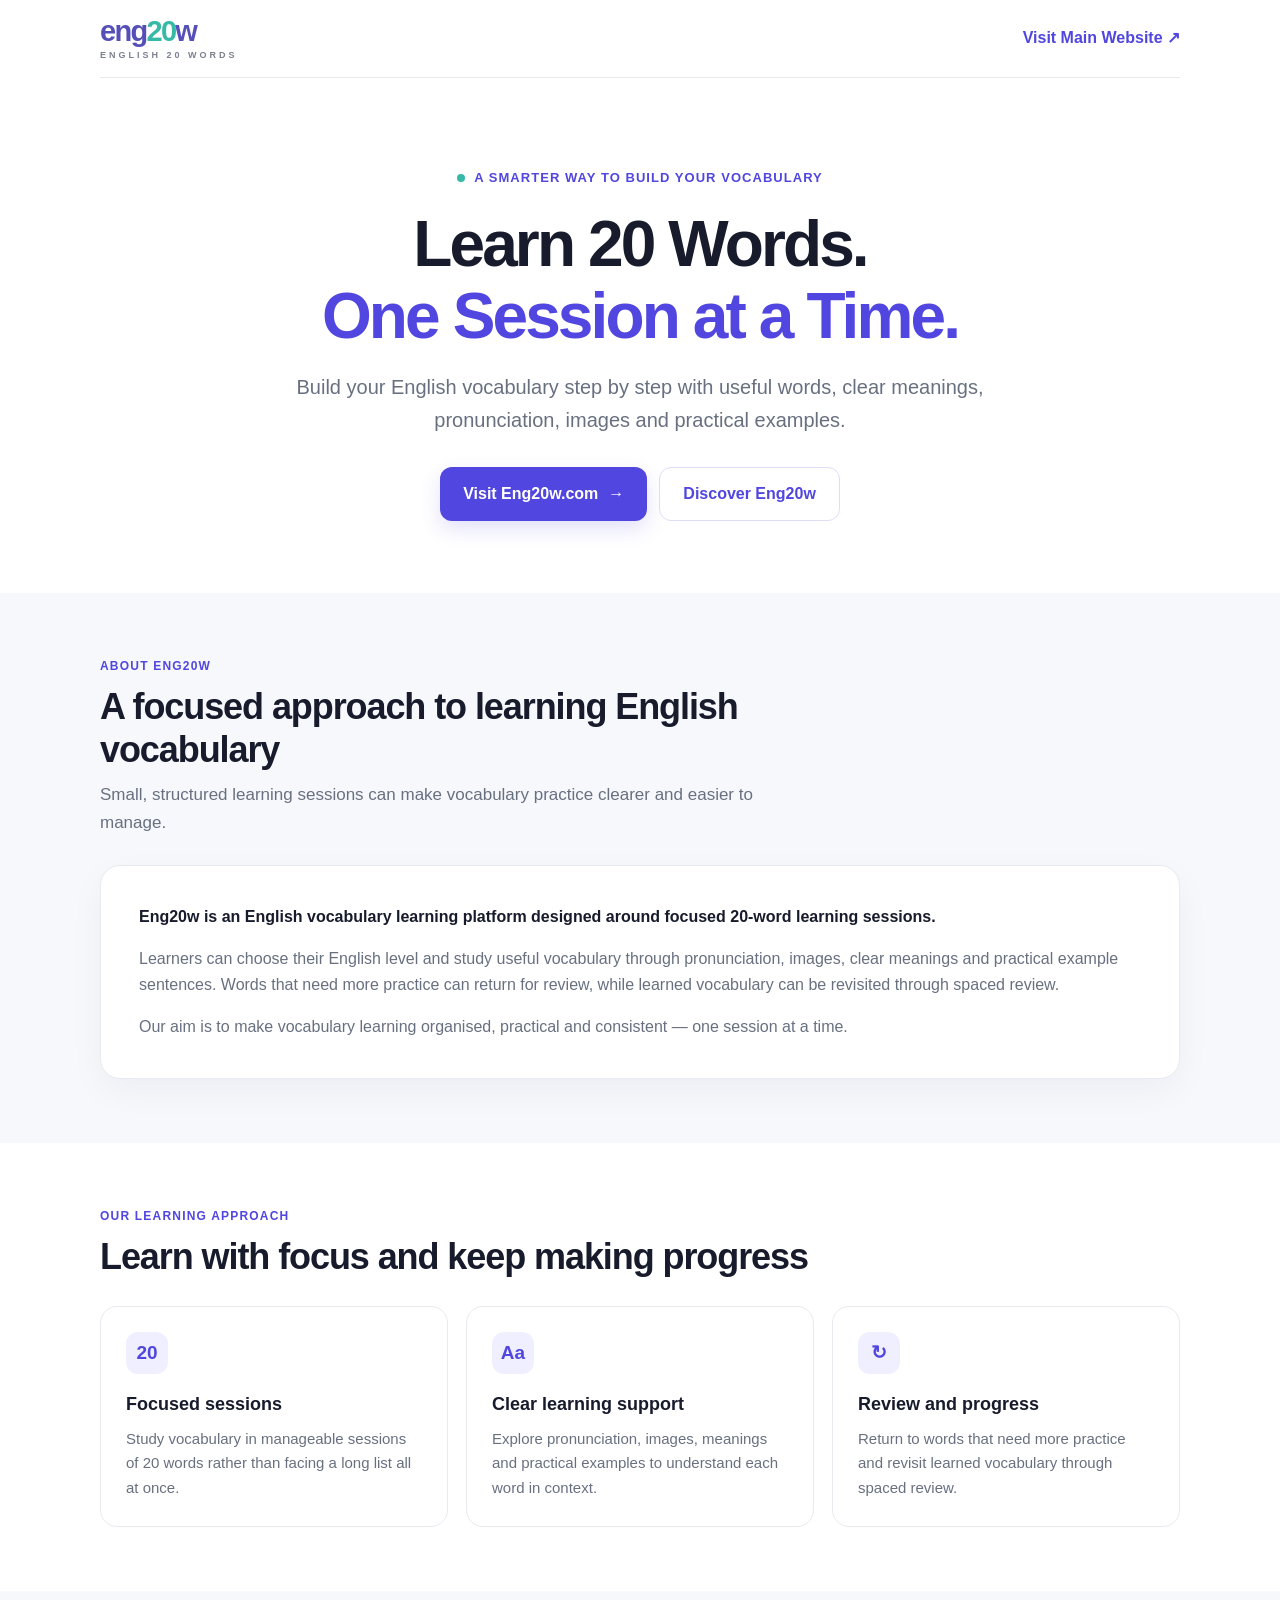
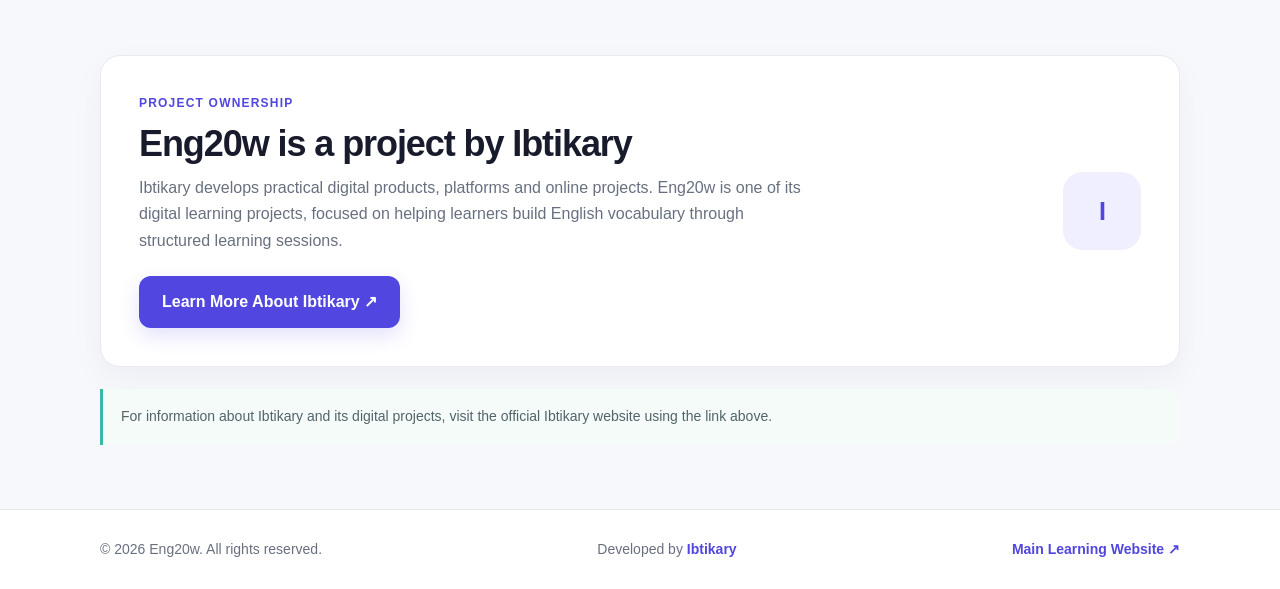
==== index.html @ da0519dc "Rename eng20w-online-landing-page.html to index.html" ====
<!doctype html>
<html lang="en">
<head>
  <meta charset="utf-8">
  <meta name="viewport" content="width=device-width, initial-scale=1">
  <meta name="theme-color" content="#ffffff">
  <meta name="description" content="Eng20w is an English vocabulary learning project developed by Ibtikary. Learn useful words through focused 20-word sessions, clear meanings, pronunciation and practical examples.">
  <meta name="robots" content="index,follow">
  <link rel="canonical" href="https://eng20w.online/">
  <title>Eng20w — Learn 20 Words. One Session at a Time.</title>
  <style>
    :root {
      --purple: #5146df;
      --purple-dark: #4036c4;
      --teal: #36b9a6;
      --ink: #171b2b;
      --muted: #687080;
      --line: #e9eaf0;
      --soft: #f7f8fc;
      --white: #fff;
      --max: 1080px;
    }
    * { box-sizing: border-box; }
    html { scroll-behavior: smooth; }
    body {
      margin: 0;
      color: var(--ink);
      background: var(--white);
      font-family: -apple-system, BlinkMacSystemFont, "Segoe UI", Arial, sans-serif;
      line-height: 1.65;
      -webkit-font-smoothing: antialiased;
    }
    a { color: inherit; }
    .wrap { width: min(var(--max), calc(100% - 40px)); margin-inline: auto; }
    .topbar {
      min-height: 78px; display: flex; align-items: center;
      justify-content: space-between; gap: 20px;
      border-bottom: 1px solid var(--line);
    }
    .brand { display: inline-flex; flex-direction: column; text-decoration: none; line-height: 1; }
    .brand-name { font-size: 29px; font-weight: 850; letter-spacing: -1.7px; color: #5550b8; }
    .brand-name span { color: var(--teal); }
    .brand-tag { margin-top: 5px; color: #7b8190; font-size: 9px; font-weight: 750; letter-spacing: 3px; }
    .top-link { color: var(--purple); text-decoration: none; font-weight: 700; }
    .top-link:hover, .text-link:hover { text-decoration: underline; }
    .hero { text-align: center; padding: 86px 0 72px; }
    .eyebrow {
      display: inline-flex; align-items: center; gap: 9px;
      color: var(--purple); font-size: 13px; font-weight: 750;
      letter-spacing: .08em; text-transform: uppercase;
    }
    .eyebrow-dot { width: 8px; height: 8px; border-radius: 50%; background: var(--teal); }
    h1 {
      max-width: 850px; margin: 19px auto 18px;
      font-size: clamp(38px, 6vw, 64px); line-height: 1.12;
      letter-spacing: -.045em; font-weight: 820;
    }
    h1 span { color: var(--purple); }
    .intro { max-width: 690px; margin: 0 auto; color: var(--muted); font-size: clamp(17px, 2.2vw, 20px); }
    .actions { margin-top: 30px; display: flex; justify-content: center; flex-wrap: wrap; gap: 12px; }
    .button {
      display: inline-flex; align-items: center; justify-content: center; gap: 10px;
      min-height: 52px; padding: 13px 23px; border-radius: 12px;
      background: var(--purple); color: white; text-decoration: none;
      font-weight: 750; box-shadow: 0 8px 20px rgba(81,70,223,.16);
      transition: background .2s ease, transform .2s ease;
    }
    .button:hover { background: var(--purple-dark); transform: translateY(-1px); }
    .button.secondary { background: white; color: var(--purple); border: 1px solid #deddf8; box-shadow: none; }
    .section { padding: 64px 0; }
    .section.soft { background: var(--soft); }
    .section-heading { max-width: 720px; margin-bottom: 28px; }
    .kicker { color: var(--purple); font-size: 12px; font-weight: 800; letter-spacing: .1em; text-transform: uppercase; }
    h2 { margin: 8px 0 10px; font-size: clamp(27px, 4vw, 36px); line-height: 1.2; letter-spacing: -.03em; }
    .section-lead { margin: 0; color: var(--muted); font-size: 17px; }
    .about-card, .project-card {
      border: 1px solid var(--line); border-radius: 20px; background: white;
      padding: clamp(24px, 4vw, 38px); box-shadow: 0 12px 35px rgba(20,25,50,.045);
    }
    .about-card p { margin: 0 0 15px; color: var(--muted); font-size: 16px; }
    .about-card p:last-child { margin-bottom: 0; }
    .about-card p:first-child { color: var(--ink); }
    .feature-grid { display: grid; grid-template-columns: repeat(3, 1fr); gap: 18px; }
    .feature {
      background: white; border: 1px solid var(--line); border-radius: 17px;
      padding: 25px; min-height: 190px;
    }
    .feature-icon {
      width: 42px; height: 42px; display: grid; place-items: center;
      border-radius: 12px; background: #f0efff; color: var(--purple);
      font-weight: 850; font-size: 19px; margin-bottom: 16px;
    }
    .feature h3 { margin: 0 0 7px; font-size: 18px; }
    .feature p { margin: 0; color: var(--muted); font-size: 15px; }
    .project-card { display: flex; align-items: center; justify-content: space-between; gap: 30px; }
    .project-copy { max-width: 680px; }
    .project-copy p { margin: 0; color: var(--muted); }
    .ibtikary-mark {
      flex: 0 0 auto; width: 78px; height: 78px; display: grid; place-items: center;
      border-radius: 20px; background: #f0efff; color: var(--purple);
      font-size: 25px; font-weight: 850; letter-spacing: -1px;
    }
    .project-link { margin-top: 22px; }
    .trust-note {
      margin-top: 22px; padding: 16px 18px; border-left: 3px solid var(--teal);
      background: #f4fbf9; color: #53636a; border-radius: 0 10px 10px 0; font-size: 14px;
    }
    .footer { padding: 28px 0; border-top: 1px solid var(--line); color: var(--muted); font-size: 14px; }
    .footer-inner { display: flex; justify-content: space-between; align-items: center; gap: 15px; flex-wrap: wrap; }
    .footer a { color: var(--purple); text-decoration: none; font-weight: 650; }
    @media (max-width: 700px) {
      .wrap { width: min(100% - 32px, var(--max)); }
      .hero { padding: 65px 0 55px; }
      .section { padding: 48px 0; }
      .feature-grid { grid-template-columns: 1fr; gap: 12px; }
      .feature { min-height: 0; }
      .project-card { align-items: flex-start; flex-direction: column; gap: 18px; }
      .topbar { min-height: 70px; }
    }
    @media (prefers-reduced-motion: reduce) {
      html { scroll-behavior: auto; }
      *, *::before, *::after { transition-duration: .01ms !important; }
    }
  </style>
</head>
<body>
  <header class="topbar wrap" id="top">
    <a class="brand" href="#top" aria-label="Eng20w landing page">
      <span class="brand-name">eng<span>20</span>w</span>
      <span class="brand-tag">ENGLISH 20 WORDS</span>
    </a>
    <a class="top-link" href="https://eng20w.com/">Visit Main Website ↗</a>
  </header>

  <main>
    <section class="hero wrap" aria-labelledby="headline">
      <div class="eyebrow"><span class="eyebrow-dot" aria-hidden="true"></span> A smarter way to build your vocabulary</div>
      <h1 id="headline">Learn 20 Words.<br><span>One Session at a Time.</span></h1>
      <p class="intro">Build your English vocabulary step by step with useful words, clear meanings, pronunciation, images and practical examples.</p>
      <div class="actions">
        <a class="button" href="https://eng20w.com/">Visit Eng20w.com <span aria-hidden="true">→</span></a>
        <a class="button secondary" href="#about">Discover Eng20w</a>
      </div>
    </section>

    <section class="section soft" id="about" aria-labelledby="about-title">
      <div class="wrap">
        <div class="section-heading">
          <div class="kicker">About Eng20w</div>
          <h2 id="about-title">A focused approach to learning English vocabulary</h2>
          <p class="section-lead">Small, structured learning sessions can make vocabulary practice clearer and easier to manage.</p>
        </div>
        <div class="about-card">
          <p><strong>Eng20w is an English vocabulary learning platform designed around focused 20-word learning sessions.</strong></p>
          <p>Learners can choose their English level and study useful vocabulary through pronunciation, images, clear meanings and practical example sentences. Words that need more practice can return for review, while learned vocabulary can be revisited through spaced review.</p>
          <p>Our aim is to make vocabulary learning organised, practical and consistent — one session at a time.</p>
        </div>
      </div>
    </section>

    <section class="section" aria-labelledby="approach-title">
      <div class="wrap">
        <div class="section-heading">
          <div class="kicker">Our learning approach</div>
          <h2 id="approach-title">Learn with focus and keep making progress</h2>
        </div>
        <div class="feature-grid">
          <article class="feature">
            <div class="feature-icon" aria-hidden="true">20</div>
            <h3>Focused sessions</h3>
            <p>Study vocabulary in manageable sessions of 20 words rather than facing a long list all at once.</p>
          </article>
          <article class="feature">
            <div class="feature-icon" aria-hidden="true">Aa</div>
            <h3>Clear learning support</h3>
            <p>Explore pronunciation, images, meanings and practical examples to understand each word in context.</p>
          </article>
          <article class="feature">
            <div class="feature-icon" aria-hidden="true">↻</div>
            <h3>Review and progress</h3>
            <p>Return to words that need more practice and revisit learned vocabulary through spaced review.</p>
          </article>
        </div>
      </div>
    </section>

    <section class="section soft" id="ibtikary" aria-labelledby="project-title">
      <div class="wrap">
        <div class="project-card">
          <div class="project-copy">
            <div class="kicker">Project ownership</div>
            <h2 id="project-title">Eng20w is a project by Ibtikary</h2>
            <p>Ibtikary develops practical digital products, platforms and online projects. Eng20w is one of its digital learning projects, focused on helping learners build English vocabulary through structured learning sessions.</p>
            <div class="project-link">
              <a class="button" href="https://ibtikary.online/" target="_blank" rel="noopener noreferrer">Learn More About Ibtikary ↗</a>
            </div>
          </div>
          <div class="ibtikary-mark" aria-label="Ibtikary">I</div>
        </div>
        <div class="trust-note">For information about Ibtikary and its digital projects, visit the official Ibtikary website using the link above.</div>
      </div>
    </section>
  </main>

  <footer class="footer">
    <div class="wrap footer-inner">
      <span>© <span id="year">2026</span> Eng20w. All rights reserved.</span>
      <span>Developed by <a href="https://ibtikary.online/" target="_blank" rel="noopener noreferrer">Ibtikary</a></span>
      <a href="https://eng20w.com/">Main Learning Website ↗</a>
    </div>
  </footer>
</body>
</html>
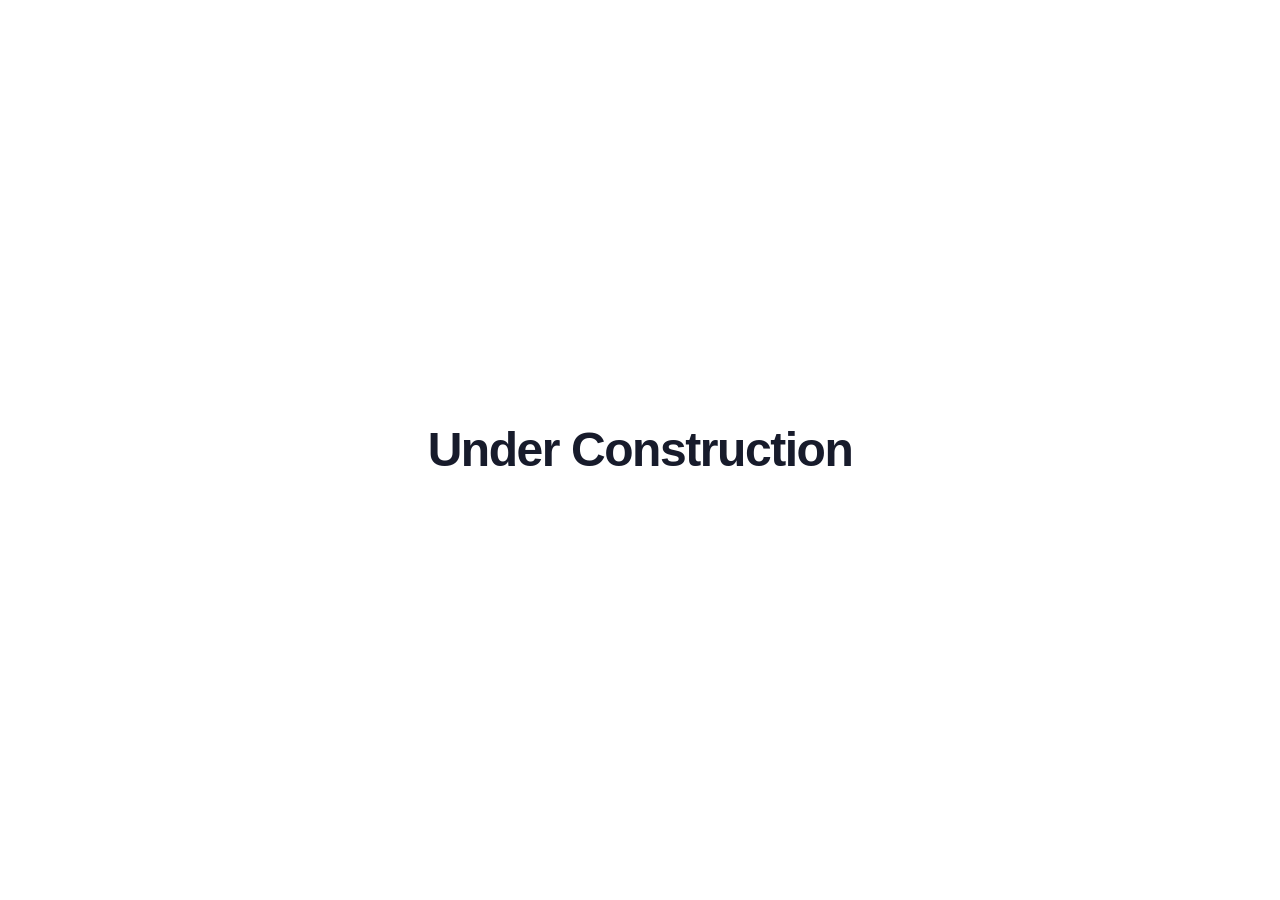
==== commit 917b8fb5: "Update index.html" ====
--- a/index.html
+++ b/index.html
@@ -4,210 +4,47 @@
   <meta charset="utf-8">
   <meta name="viewport" content="width=device-width, initial-scale=1">
   <meta name="theme-color" content="#ffffff">
-  <meta name="description" content="Eng20w is an English vocabulary learning project developed by Ibtikary. Learn useful words through focused 20-word sessions, clear meanings, pronunciation and practical examples.">
-  <meta name="robots" content="index,follow">
-  <link rel="canonical" href="https://eng20w.online/">
-  <title>Eng20w — Learn 20 Words. One Session at a Time.</title>
+  <title>Under Construction</title>
+
   <style>
-    :root {
-      --purple: #5146df;
-      --purple-dark: #4036c4;
-      --teal: #36b9a6;
-      --ink: #171b2b;
-      --muted: #687080;
-      --line: #e9eaf0;
-      --soft: #f7f8fc;
-      --white: #fff;
-      --max: 1080px;
+    * {
+      box-sizing: border-box;
     }
-    * { box-sizing: border-box; }
-    html { scroll-behavior: smooth; }
+
+    html,
     body {
+      width: 100%;
+      min-height: 100%;
       margin: 0;
-      color: var(--ink);
-      background: var(--white);
+    }
+
+    body {
+      min-height: 100vh;
+      min-height: 100svh;
+      display: flex;
+      align-items: center;
+      justify-content: center;
+      padding: 24px;
+      background: #ffffff;
+      color: #171b2b;
       font-family: -apple-system, BlinkMacSystemFont, "Segoe UI", Arial, sans-serif;
-      line-height: 1.65;
       -webkit-font-smoothing: antialiased;
     }
-    a { color: inherit; }
-    .wrap { width: min(var(--max), calc(100% - 40px)); margin-inline: auto; }
-    .topbar {
-      min-height: 78px; display: flex; align-items: center;
-      justify-content: space-between; gap: 20px;
-      border-bottom: 1px solid var(--line);
-    }
-    .brand { display: inline-flex; flex-direction: column; text-decoration: none; line-height: 1; }
-    .brand-name { font-size: 29px; font-weight: 850; letter-spacing: -1.7px; color: #5550b8; }
-    .brand-name span { color: var(--teal); }
-    .brand-tag { margin-top: 5px; color: #7b8190; font-size: 9px; font-weight: 750; letter-spacing: 3px; }
-    .top-link { color: var(--purple); text-decoration: none; font-weight: 700; }
-    .top-link:hover, .text-link:hover { text-decoration: underline; }
-    .hero { text-align: center; padding: 86px 0 72px; }
-    .eyebrow {
-      display: inline-flex; align-items: center; gap: 9px;
-      color: var(--purple); font-size: 13px; font-weight: 750;
-      letter-spacing: .08em; text-transform: uppercase;
-    }
-    .eyebrow-dot { width: 8px; height: 8px; border-radius: 50%; background: var(--teal); }
+
     h1 {
-      max-width: 850px; margin: 19px auto 18px;
-      font-size: clamp(38px, 6vw, 64px); line-height: 1.12;
-      letter-spacing: -.045em; font-weight: 820;
-    }
-    h1 span { color: var(--purple); }
-    .intro { max-width: 690px; margin: 0 auto; color: var(--muted); font-size: clamp(17px, 2.2vw, 20px); }
-    .actions { margin-top: 30px; display: flex; justify-content: center; flex-wrap: wrap; gap: 12px; }
-    .button {
-      display: inline-flex; align-items: center; justify-content: center; gap: 10px;
-      min-height: 52px; padding: 13px 23px; border-radius: 12px;
-      background: var(--purple); color: white; text-decoration: none;
-      font-weight: 750; box-shadow: 0 8px 20px rgba(81,70,223,.16);
-      transition: background .2s ease, transform .2s ease;
-    }
-    .button:hover { background: var(--purple-dark); transform: translateY(-1px); }
-    .button.secondary { background: white; color: var(--purple); border: 1px solid #deddf8; box-shadow: none; }
-    .section { padding: 64px 0; }
-    .section.soft { background: var(--soft); }
-    .section-heading { max-width: 720px; margin-bottom: 28px; }
-    .kicker { color: var(--purple); font-size: 12px; font-weight: 800; letter-spacing: .1em; text-transform: uppercase; }
-    h2 { margin: 8px 0 10px; font-size: clamp(27px, 4vw, 36px); line-height: 1.2; letter-spacing: -.03em; }
-    .section-lead { margin: 0; color: var(--muted); font-size: 17px; }
-    .about-card, .project-card {
-      border: 1px solid var(--line); border-radius: 20px; background: white;
-      padding: clamp(24px, 4vw, 38px); box-shadow: 0 12px 35px rgba(20,25,50,.045);
-    }
-    .about-card p { margin: 0 0 15px; color: var(--muted); font-size: 16px; }
-    .about-card p:last-child { margin-bottom: 0; }
-    .about-card p:first-child { color: var(--ink); }
-    .feature-grid { display: grid; grid-template-columns: repeat(3, 1fr); gap: 18px; }
-    .feature {
-      background: white; border: 1px solid var(--line); border-radius: 17px;
-      padding: 25px; min-height: 190px;
-    }
-    .feature-icon {
-      width: 42px; height: 42px; display: grid; place-items: center;
-      border-radius: 12px; background: #f0efff; color: var(--purple);
-      font-weight: 850; font-size: 19px; margin-bottom: 16px;
-    }
-    .feature h3 { margin: 0 0 7px; font-size: 18px; }
-    .feature p { margin: 0; color: var(--muted); font-size: 15px; }
-    .project-card { display: flex; align-items: center; justify-content: space-between; gap: 30px; }
-    .project-copy { max-width: 680px; }
-    .project-copy p { margin: 0; color: var(--muted); }
-    .ibtikary-mark {
-      flex: 0 0 auto; width: 78px; height: 78px; display: grid; place-items: center;
-      border-radius: 20px; background: #f0efff; color: var(--purple);
-      font-size: 25px; font-weight: 850; letter-spacing: -1px;
-    }
-    .project-link { margin-top: 22px; }
-    .trust-note {
-      margin-top: 22px; padding: 16px 18px; border-left: 3px solid var(--teal);
-      background: #f4fbf9; color: #53636a; border-radius: 0 10px 10px 0; font-size: 14px;
-    }
-    .footer { padding: 28px 0; border-top: 1px solid var(--line); color: var(--muted); font-size: 14px; }
-    .footer-inner { display: flex; justify-content: space-between; align-items: center; gap: 15px; flex-wrap: wrap; }
-    .footer a { color: var(--purple); text-decoration: none; font-weight: 650; }
-    @media (max-width: 700px) {
-      .wrap { width: min(100% - 32px, var(--max)); }
-      .hero { padding: 65px 0 55px; }
-      .section { padding: 48px 0; }
-      .feature-grid { grid-template-columns: 1fr; gap: 12px; }
-      .feature { min-height: 0; }
-      .project-card { align-items: flex-start; flex-direction: column; gap: 18px; }
-      .topbar { min-height: 70px; }
-    }
-    @media (prefers-reduced-motion: reduce) {
-      html { scroll-behavior: auto; }
-      *, *::before, *::after { transition-duration: .01ms !important; }
+      margin: 0;
+      text-align: center;
+      font-size: clamp(30px, 6vw, 48px);
+      line-height: 1.2;
+      font-weight: 700;
+      letter-spacing: -0.03em;
     }
   </style>
 </head>
+
 <body>
-  <header class="topbar wrap" id="top">
-    <a class="brand" href="#top" aria-label="Eng20w landing page">
-      <span class="brand-name">eng<span>20</span>w</span>
-      <span class="brand-tag">ENGLISH 20 WORDS</span>
-    </a>
-    <a class="top-link" href="https://eng20w.com/">Visit Main Website ↗</a>
-  </header>
-
   <main>
-    <section class="hero wrap" aria-labelledby="headline">
-      <div class="eyebrow"><span class="eyebrow-dot" aria-hidden="true"></span> A smarter way to build your vocabulary</div>
-      <h1 id="headline">Learn 20 Words.<br><span>One Session at a Time.</span></h1>
-      <p class="intro">Build your English vocabulary step by step with useful words, clear meanings, pronunciation, images and practical examples.</p>
-      <div class="actions">
-        <a class="button" href="https://eng20w.com/">Visit Eng20w.com <span aria-hidden="true">→</span></a>
-        <a class="button secondary" href="#about">Discover Eng20w</a>
-      </div>
-    </section>
-
-    <section class="section soft" id="about" aria-labelledby="about-title">
-      <div class="wrap">
-        <div class="section-heading">
-          <div class="kicker">About Eng20w</div>
-          <h2 id="about-title">A focused approach to learning English vocabulary</h2>
-          <p class="section-lead">Small, structured learning sessions can make vocabulary practice clearer and easier to manage.</p>
-        </div>
-        <div class="about-card">
-          <p><strong>Eng20w is an English vocabulary learning platform designed around focused 20-word learning sessions.</strong></p>
-          <p>Learners can choose their English level and study useful vocabulary through pronunciation, images, clear meanings and practical example sentences. Words that need more practice can return for review, while learned vocabulary can be revisited through spaced review.</p>
-          <p>Our aim is to make vocabulary learning organised, practical and consistent — one session at a time.</p>
-        </div>
-      </div>
-    </section>
-
-    <section class="section" aria-labelledby="approach-title">
-      <div class="wrap">
-        <div class="section-heading">
-          <div class="kicker">Our learning approach</div>
-          <h2 id="approach-title">Learn with focus and keep making progress</h2>
-        </div>
-        <div class="feature-grid">
-          <article class="feature">
-            <div class="feature-icon" aria-hidden="true">20</div>
-            <h3>Focused sessions</h3>
-            <p>Study vocabulary in manageable sessions of 20 words rather than facing a long list all at once.</p>
-          </article>
-          <article class="feature">
-            <div class="feature-icon" aria-hidden="true">Aa</div>
-            <h3>Clear learning support</h3>
-            <p>Explore pronunciation, images, meanings and practical examples to understand each word in context.</p>
-          </article>
-          <article class="feature">
-            <div class="feature-icon" aria-hidden="true">↻</div>
-            <h3>Review and progress</h3>
-            <p>Return to words that need more practice and revisit learned vocabulary through spaced review.</p>
-          </article>
-        </div>
-      </div>
-    </section>
-
-    <section class="section soft" id="ibtikary" aria-labelledby="project-title">
-      <div class="wrap">
-        <div class="project-card">
-          <div class="project-copy">
-            <div class="kicker">Project ownership</div>
-            <h2 id="project-title">Eng20w is a project by Ibtikary</h2>
-            <p>Ibtikary develops practical digital products, platforms and online projects. Eng20w is one of its digital learning projects, focused on helping learners build English vocabulary through structured learning sessions.</p>
-            <div class="project-link">
-              <a class="button" href="https://ibtikary.online/" target="_blank" rel="noopener noreferrer">Learn More About Ibtikary ↗</a>
-            </div>
-          </div>
-          <div class="ibtikary-mark" aria-label="Ibtikary">I</div>
-        </div>
-        <div class="trust-note">For information about Ibtikary and its digital projects, visit the official Ibtikary website using the link above.</div>
-      </div>
-    </section>
+    <h1>Under Construction</h1>
   </main>
-
-  <footer class="footer">
-    <div class="wrap footer-inner">
-      <span>© <span id="year">2026</span> Eng20w. All rights reserved.</span>
-      <span>Developed by <a href="https://ibtikary.online/" target="_blank" rel="noopener noreferrer">Ibtikary</a></span>
-      <a href="https://eng20w.com/">Main Learning Website ↗</a>
-    </div>
-  </footer>
 </body>
 </html>
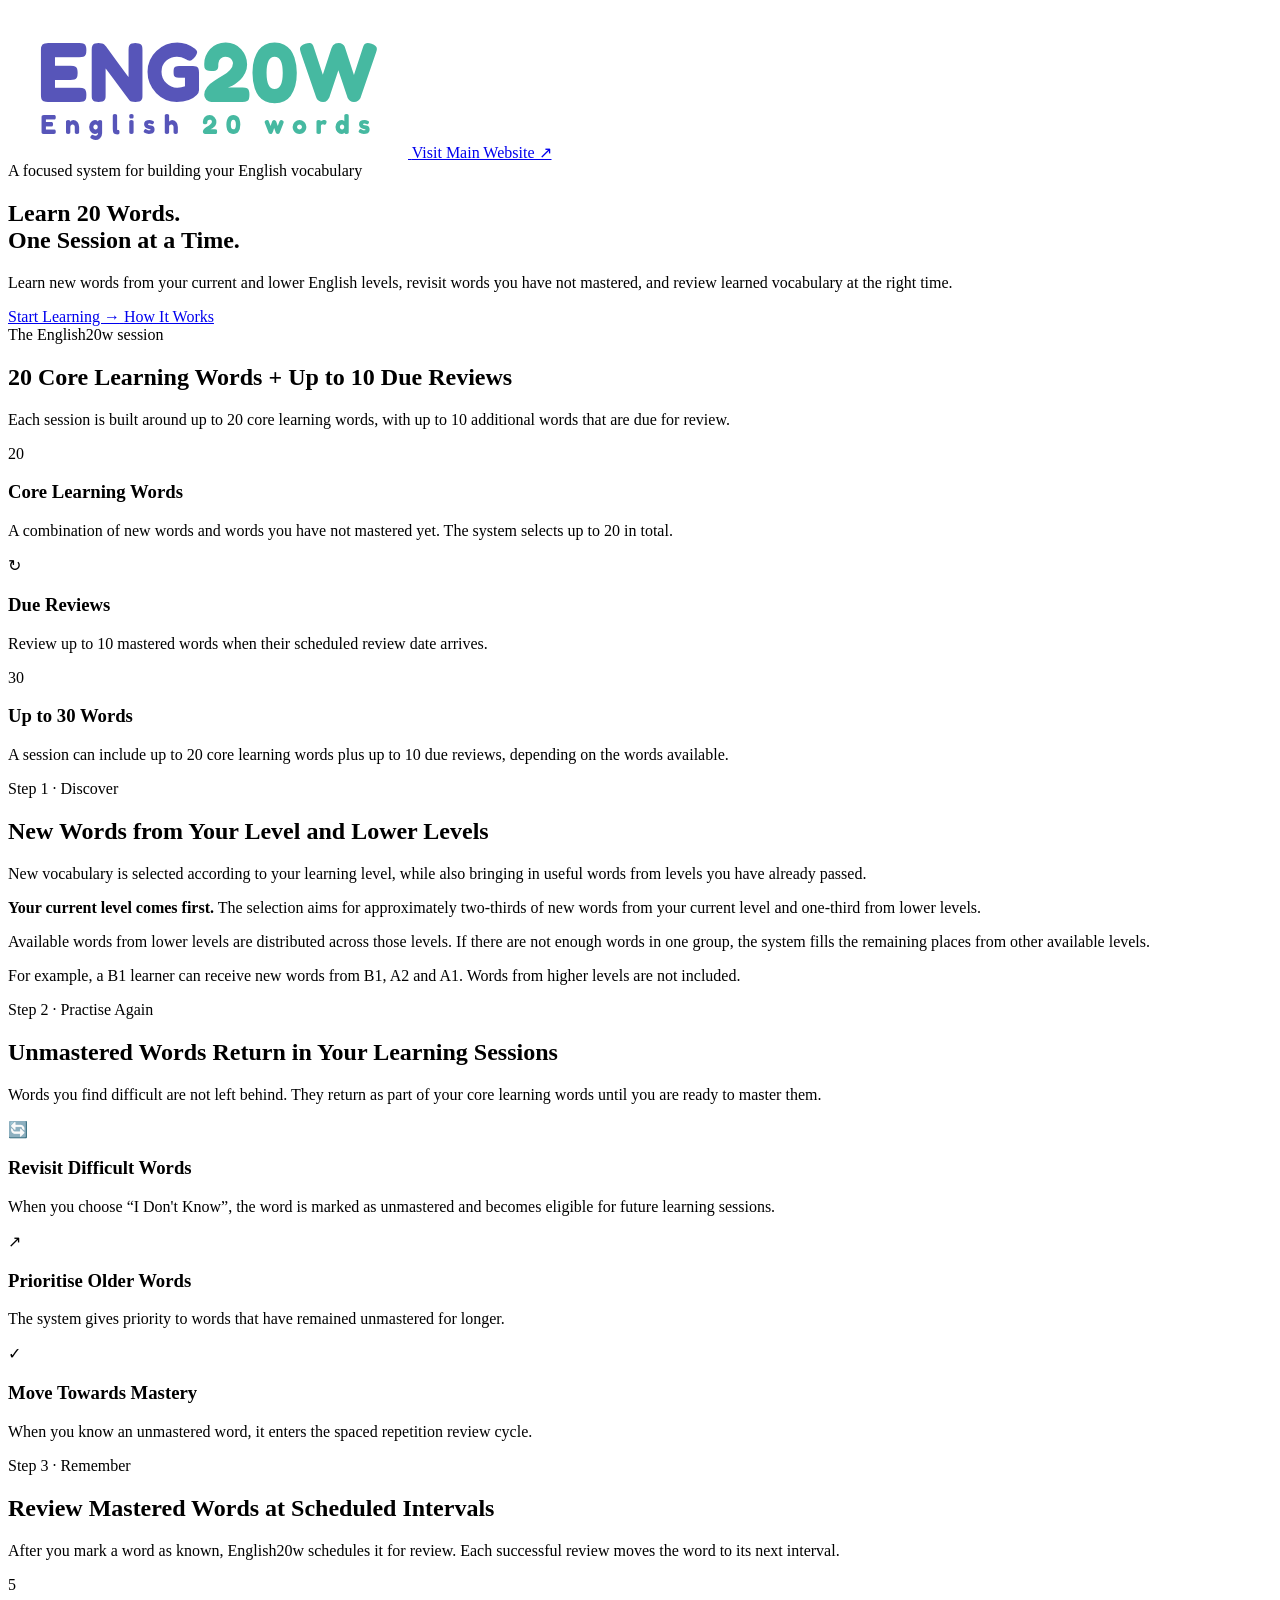
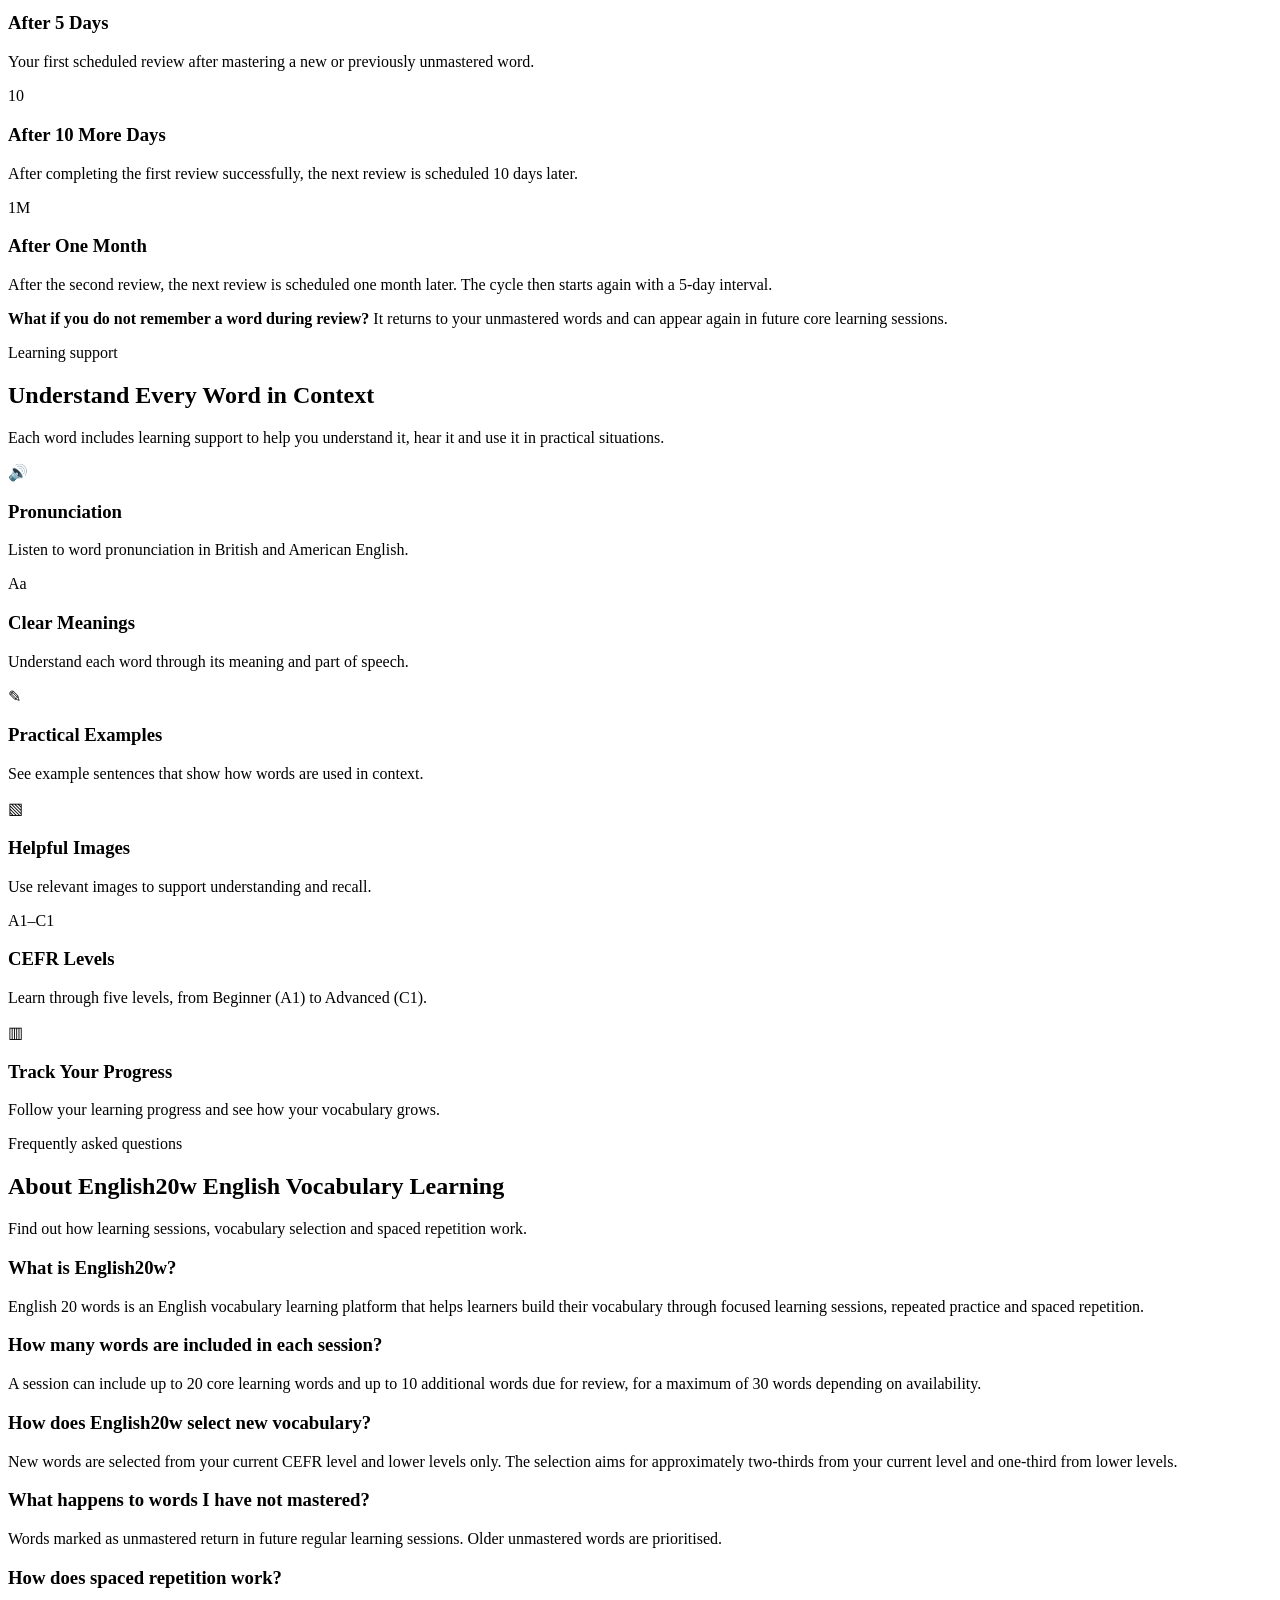
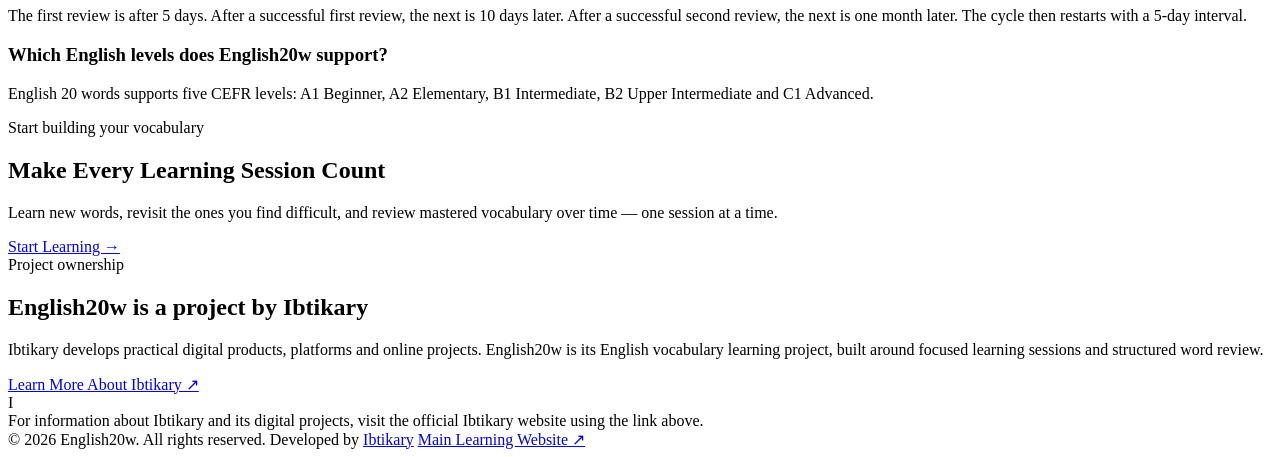
==== commit 40024ce3: "Rename index - 2026-11-25T170652.684.html to index.html" ====
--- a/index.html
+++ b/index.html
@@ -4,47 +4,516 @@
   <meta charset="utf-8">
   <meta name="viewport" content="width=device-width, initial-scale=1">
   <meta name="theme-color" content="#ffffff">
-  <title>Under Construction</title>
-
-  <style>
-    * {
-      box-sizing: border-box;
-    }
-
-    html,
-    body {
-      width: 100%;
-      min-height: 100%;
-      margin: 0;
-    }
-
-    body {
-      min-height: 100vh;
-      min-height: 100svh;
-      display: flex;
-      align-items: center;
-      justify-content: center;
-      padding: 24px;
-      background: #ffffff;
-      color: #171b2b;
-      font-family: -apple-system, BlinkMacSystemFont, "Segoe UI", Arial, sans-serif;
-      -webkit-font-smoothing: antialiased;
-    }
-
-    h1 {
-      margin: 0;
-      text-align: center;
-      font-size: clamp(30px, 6vw, 48px);
-      line-height: 1.2;
-      font-weight: 700;
-      letter-spacing: -0.03em;
-    }
-  </style>
+
+  <!-- Primary SEO -->
+  <title>English20w| Learn English Vocabulary in 20-Word Sessions</title>
+
+  <meta
+    name="description"
+    content="Learn English vocabulary through focused 20-word sessions. Discover new words from your CEFR level and lower levels, practise unmastered words, and review mastered vocabulary with spaced repetition."
+  >
+
+  <meta name="robots" content="index,follow">
+  <meta name="author" content="Ibtikary">
+
+  <link rel="canonical" href="https://20words.online/">
+
+  <!-- Open Graph -->
+  <meta property="og:type" content="website">
+  <meta property="og:site_name" content="English20w">
+  <meta
+    property="og:title"
+    content="English20w | Learn English Vocabulary in 20-Word Sessions"
+  >
+  <meta
+    property="og:description"
+    content="Build your English vocabulary one session at a time. Learn new words, revisit unmastered words, and review mastered vocabulary with spaced repetition."
+  >
+  <meta property="og:url" content="https://20words.online/">
+
+  <!-- Twitter Card -->
+  <meta name="twitter:card" content="summary">
+  <meta
+    name="twitter:title"
+    content="English20w | Learn English Vocabulary in 20-Word Sessions"
+  >
+  <meta
+    name="twitter:description"
+    content="Learn English vocabulary through focused sessions, repeated practice, and spaced repetition."
+  >
+
+  <!-- Structured Data: Website and Organization -->
+  <script type="application/ld+json">
+  {
+    "@context": "https://schema.org",
+    "@graph": [
+      {
+        "@type": "WebSite",
+        "@id": "https://20words.online/#website",
+        "name": "English20w",
+        "url": "https://20words.online/",
+        "description": "An English vocabulary learning project built around focused 20-word sessions, repeated practice, and spaced repetition.",
+        "inLanguage": "en",
+        "publisher": {
+          "@id": "https://ibtikary.online/#organization"
+        }
+      },
+      {
+        "@type": "Organization",
+        "@id": "https://ibtikary.online/#organization",
+        "name": "Ibtikary",
+        "url": "https://ibtikary.online/"
+      }
+    ]
+  }
+  </script>
+
+  <!-- Structured Data: FAQ -->
+  <script type="application/ld+json">
+  {
+    "@context": "https://schema.org",
+    "@type": "FAQPage",
+    "mainEntity": [
+      {
+        "@type": "Question",
+        "name": "What is English20w?",
+        "acceptedAnswer": {
+          "@type": "Answer",
+          "text": "English 20 words is an English vocabulary learning platform that helps learners build their vocabulary through focused learning sessions, repeated practice, and spaced repetition."
+        }
+      },
+      {
+        "@type": "Question",
+        "name": "How many words are included in each learning session?",
+        "acceptedAnswer": {
+          "@type": "Answer",
+          "text": "A learning session can include up to 20 core learning words and up to 10 additional words that are due for review, for a maximum of 30 words depending on availability."
+        }
+      },
+      {
+        "@type": "Question",
+        "name": "How does English20w select new vocabulary?",
+        "acceptedAnswer": {
+          "@type": "Answer",
+          "text": "New words are selected from the learner's current CEFR level and lower levels only. The selection aims for approximately two-thirds from the current level and one-third from lower levels."
+        }
+      },
+      {
+        "@type": "Question",
+        "name": "What happens to words I have not mastered?",
+        "acceptedAnswer": {
+          "@type": "Answer",
+          "text": "Words marked as unmastered return in future regular learning sessions. Older unmastered words are prioritised."
+        }
+      },
+      {
+        "@type": "Question",
+        "name": "How does spaced repetition work in English20w?",
+        "acceptedAnswer": {
+          "@type": "Answer",
+          "text": "After a word is mastered, its first review is scheduled after 5 days. After a successful first review, the next review is scheduled 10 days later. After a successful second review, the next review is scheduled one month later. The cycle then restarts with a 5-day interval."
+        }
+      },
+      {
+        "@type": "Question",
+        "name": "Which English levels does English20w support?",
+        "acceptedAnswer": {
+          "@type": "Answer",
+          "text": "English 20 words supports five CEFR English levels: A1 Beginner, A2 Elementary, B1 Intermediate, B2 Upper Intermediate, and C1 Advanced."
+        }
+      }
+    ]
+  }
+  </script>
+
+  <link rel="stylesheet" href="style.css">
 </head>
 
 <body>
+  <header class="topbar wrap" id="top">
+    <a class="brand" href="#top" aria-label="English20w landing page">
+      <img
+        src="20words-logo.png"
+        alt="English 20 Words"
+        class="brand-logo"
+      >
+    </a>
+    <a class="top-link" href="https://eng20w.com/">Visit Main Website ↗</a>
+  </header>
+
   <main>
-    <h1>Under Construction</h1>
+    <!-- Hero -->
+    <section class="hero wrap" aria-labelledby="headline">
+      <div class="eyebrow">
+        <span class="eyebrow-dot" aria-hidden="true"></span>
+        A focused system for building your English vocabulary
+      </div>
+
+      <h1 id="headline">
+        Learn 20 Words.<br>
+        <span>One Session at a Time.</span>
+      </h1>
+
+      <p class="intro">
+        Learn new words from your current and lower English levels, revisit
+        words you have not mastered, and review learned vocabulary at the
+        right time.
+      </p>
+
+      <div class="actions">
+        <a class="button" href="https://eng20w.com/">
+          Start Learning <span aria-hidden="true">→</span>
+        </a>
+        <a class="button secondary" href="#how-it-works">
+          How It Works
+        </a>
+      </div>
+    </section>
+
+    <!-- Session overview -->
+    <section class="section soft" id="how-it-works" aria-labelledby="session-title">
+      <div class="wrap">
+        <div class="section-heading">
+          <div class="kicker">The English20w session</div>
+          <h2 id="session-title">20 Core Learning Words + Up to 10 Due Reviews</h2>
+          <p class="section-lead">
+            Each session is built around up to 20 core learning words, with
+            up to 10 additional words that are due for review.
+          </p>
+        </div>
+
+        <div class="feature-grid">
+          <article class="feature">
+            <div class="feature-icon" aria-hidden="true">20</div>
+            <h3>Core Learning Words</h3>
+            <p>
+              A combination of new words and words you have not mastered yet.
+              The system selects up to 20 in total.
+            </p>
+          </article>
+
+          <article class="feature">
+            <div class="feature-icon" aria-hidden="true">↻</div>
+            <h3>Due Reviews</h3>
+            <p>
+              Review up to 10 mastered words when their scheduled review date
+              arrives.
+            </p>
+          </article>
+
+          <article class="feature">
+            <div class="feature-icon" aria-hidden="true">30</div>
+            <h3>Up to 30 Words</h3>
+            <p>
+              A session can include up to 20 core learning words plus up to
+              10 due reviews, depending on the words available.
+            </p>
+          </article>
+        </div>
+      </div>
+    </section>
+
+    <!-- New word selection -->
+    <section class="section" id="new-words" aria-labelledby="new-words-title">
+      <div class="wrap">
+        <div class="section-heading">
+          <div class="kicker">Step 1 · Discover</div>
+          <h2 id="new-words-title">New Words from Your Level and Lower Levels</h2>
+          <p class="section-lead">
+            New vocabulary is selected according to your learning level,
+            while also bringing in useful words from levels you have already
+            passed.
+          </p>
+        </div>
+
+        <div class="about-card">
+          <p>
+            <strong>Your current level comes first.</strong>
+            The selection aims for approximately two-thirds of new words
+            from your current level and one-third from lower levels.
+          </p>
+          <p>
+            Available words from lower levels are distributed across those
+            levels. If there are not enough words in one group, the system
+            fills the remaining places from other available levels.
+          </p>
+          <p>
+            For example, a B1 learner can receive new words from B1, A2
+            and A1. Words from higher levels are not included.
+          </p>
+        </div>
+      </div>
+    </section>
+
+    <!-- Unmastered words -->
+    <section class="section soft" id="unmastered-words" aria-labelledby="unmastered-title">
+      <div class="wrap">
+        <div class="section-heading">
+          <div class="kicker">Step 2 · Practise Again</div>
+          <h2 id="unmastered-title">Unmastered Words Return in Your Learning Sessions</h2>
+          <p class="section-lead">
+            Words you find difficult are not left behind. They return as part
+            of your core learning words until you are ready to master them.
+          </p>
+        </div>
+
+        <div class="feature-grid">
+          <article class="feature">
+            <div class="feature-icon" aria-hidden="true">🔄</div>
+            <h3>Revisit Difficult Words</h3>
+            <p>
+              When you choose “I Don't Know”, the word is marked as
+              unmastered and becomes eligible for future learning sessions.
+            </p>
+          </article>
+
+          <article class="feature">
+            <div class="feature-icon" aria-hidden="true">↗</div>
+            <h3>Prioritise Older Words</h3>
+            <p>
+              The system gives priority to words that have remained
+              unmastered for longer.
+            </p>
+          </article>
+
+          <article class="feature">
+            <div class="feature-icon" aria-hidden="true">✓</div>
+            <h3>Move Towards Mastery</h3>
+            <p>
+              When you know an unmastered word, it enters the spaced
+              repetition review cycle.
+            </p>
+          </article>
+        </div>
+      </div>
+    </section>
+
+    <!-- Spaced repetition -->
+    <section class="section" id="spaced-repetition" aria-labelledby="review-title">
+      <div class="wrap">
+        <div class="section-heading">
+          <div class="kicker">Step 3 · Remember</div>
+          <h2 id="review-title">Review Mastered Words at Scheduled Intervals</h2>
+          <p class="section-lead">
+            After you mark a word as known, English20w schedules it for review.
+            Each successful review moves the word to its next interval.
+          </p>
+        </div>
+
+        <div class="feature-grid">
+          <article class="feature">
+            <div class="feature-icon" aria-hidden="true">5</div>
+            <h3>After 5 Days</h3>
+            <p>
+              Your first scheduled review after mastering a new or
+              previously unmastered word.
+            </p>
+          </article>
+
+          <article class="feature">
+            <div class="feature-icon" aria-hidden="true">10</div>
+            <h3>After 10 More Days</h3>
+            <p>
+              After completing the first review successfully, the next
+              review is scheduled 10 days later.
+            </p>
+          </article>
+
+          <article class="feature">
+            <div class="feature-icon" aria-hidden="true">1M</div>
+            <h3>After One Month</h3>
+            <p>
+              After the second review, the next review is scheduled one
+              month later. The cycle then starts again with a 5-day interval.
+            </p>
+          </article>
+        </div>
+
+        <div class="about-card">
+          <p>
+            <strong>What if you do not remember a word during review?</strong>
+            It returns to your unmastered words and can appear again in
+            future core learning sessions.
+          </p>
+        </div>
+      </div>
+    </section>
+
+    <!-- Learning features -->
+    <section class="section soft" id="learning-features" aria-labelledby="features-title">
+      <div class="wrap">
+        <div class="section-heading">
+          <div class="kicker">Learning support</div>
+          <h2 id="features-title">Understand Every Word in Context</h2>
+          <p class="section-lead">
+            Each word includes learning support to help you understand it,
+            hear it and use it in practical situations.
+          </p>
+        </div>
+
+        <div class="feature-grid">
+          <article class="feature">
+            <div class="feature-icon" aria-hidden="true">🔊</div>
+            <h3>Pronunciation</h3>
+            <p>Listen to word pronunciation in British and American English.</p>
+          </article>
+
+          <article class="feature">
+            <div class="feature-icon" aria-hidden="true">Aa</div>
+            <h3>Clear Meanings</h3>
+            <p>Understand each word through its meaning and part of speech.</p>
+          </article>
+
+          <article class="feature">
+            <div class="feature-icon" aria-hidden="true">✎</div>
+            <h3>Practical Examples</h3>
+            <p>See example sentences that show how words are used in context.</p>
+          </article>
+
+          <article class="feature">
+            <div class="feature-icon" aria-hidden="true">▧</div>
+            <h3>Helpful Images</h3>
+            <p>Use relevant images to support understanding and recall.</p>
+          </article>
+
+          <article class="feature">
+            <div class="feature-icon" aria-hidden="true">A1–C1</div>
+            <h3>CEFR Levels</h3>
+            <p>Learn through five levels, from Beginner (A1) to Advanced (C1).</p>
+          </article>
+
+          <article class="feature">
+            <div class="feature-icon" aria-hidden="true">▥</div>
+            <h3>Track Your Progress</h3>
+            <p>Follow your learning progress and see how your vocabulary grows.</p>
+          </article>
+        </div>
+      </div>
+    </section>
+
+    <!-- FAQ -->
+    <section class="section" id="faq" aria-labelledby="faq-title">
+      <div class="wrap">
+        <div class="section-heading">
+          <div class="kicker">Frequently asked questions</div>
+          <h2 id="faq-title">About English20w English Vocabulary Learning</h2>
+          <p class="section-lead">
+            Find out how learning sessions, vocabulary selection and
+            spaced repetition work.
+          </p>
+        </div>
+
+        <div class="feature-grid">
+          <article class="feature">
+            <h3>What is English20w?</h3>
+            <p>
+              English 20 words is an English vocabulary learning platform that helps
+              learners build their vocabulary through focused learning
+              sessions, repeated practice and spaced repetition.
+            </p>
+          </article>
+
+          <article class="feature">
+            <h3>How many words are included in each session?</h3>
+            <p>
+              A session can include up to 20 core learning words and up to
+              10 additional words due for review, for a maximum of 30 words
+              depending on availability.
+            </p>
+          </article>
+
+          <article class="feature">
+            <h3>How does English20w select new vocabulary?</h3>
+            <p>
+              New words are selected from your current CEFR level and lower
+              levels only. The selection aims for approximately two-thirds
+              from your current level and one-third from lower levels.
+            </p>
+          </article>
+
+          <article class="feature">
+            <h3>What happens to words I have not mastered?</h3>
+            <p>
+              Words marked as unmastered return in future regular learning
+              sessions. Older unmastered words are prioritised.
+            </p>
+          </article>
+
+          <article class="feature">
+            <h3>How does spaced repetition work?</h3>
+            <p>
+              The first review is after 5 days. After a successful first
+              review, the next is 10 days later. After a successful second
+              review, the next is one month later. The cycle then restarts
+              with a 5-day interval.
+            </p>
+          </article>
+
+          <article class="feature">
+            <h3>Which English levels does English20w support?</h3>
+            <p>
+              English 20 words supports five CEFR levels: A1 Beginner, A2 Elementary,
+              B1 Intermediate, B2 Upper Intermediate and C1 Advanced.
+            </p>
+          </article>
+        </div>
+      </div>
+    </section>
+
+    <!-- CTA -->
+    <section class="section" id="get-started" aria-labelledby="cta-title">
+      <div class="wrap">
+        <div class="section-heading">
+          <div class="kicker">Start building your vocabulary</div>
+          <h2 id="cta-title">Make Every Learning Session Count</h2>
+          <p class="section-lead">
+            Learn new words, revisit the ones you find difficult, and review
+            mastered vocabulary over time — one session at a time.
+          </p>
+          <div class="actions">
+            <a class="button" href="https://eng20w.com/">
+              Start Learning <span aria-hidden="true">→</span>
+            </a>
+          </div>
+        </div>
+      </div>
+    </section>
+
+    <!-- Project ownership -->
+    <section class="section soft" id="ibtikary" aria-labelledby="project-title">
+      <div class="wrap">
+        <div class="project-card">
+          <div class="project-copy">
+            <div class="kicker">Project ownership</div>
+            <h2 id="project-title">English20w is a project by Ibtikary</h2>
+            <p>
+              Ibtikary develops practical digital products, platforms and
+              online projects. English20w is its English vocabulary learning
+              project, built around focused learning sessions and structured
+              word review.
+            </p>
+            <div class="project-link">
+              <a class="button" href="https://ibtikary.online/" target="_blank" rel="noopener noreferrer">
+                Learn More About Ibtikary ↗
+              </a>
+            </div>
+          </div>
+          <div class="ibtikary-mark" aria-label="Ibtikary">I</div>
+        </div>
+        <div class="trust-note">
+          For information about Ibtikary and its digital projects, visit the
+          official Ibtikary website using the link above.
+        </div>
+      </div>
+    </section>
   </main>
+
+  <footer class="footer">
+    <div class="wrap footer-inner">
+      <span>© <span id="year">2026</span> English20w. All rights reserved.</span>
+      <span>Developed by <a href="https://ibtikary.online/" target="_blank" rel="noopener noreferrer">Ibtikary</a></span>
+      <a href="https://eng20w.com/">Main Learning Website ↗</a>
+    </div>
+  </footer>
 </body>
 </html>
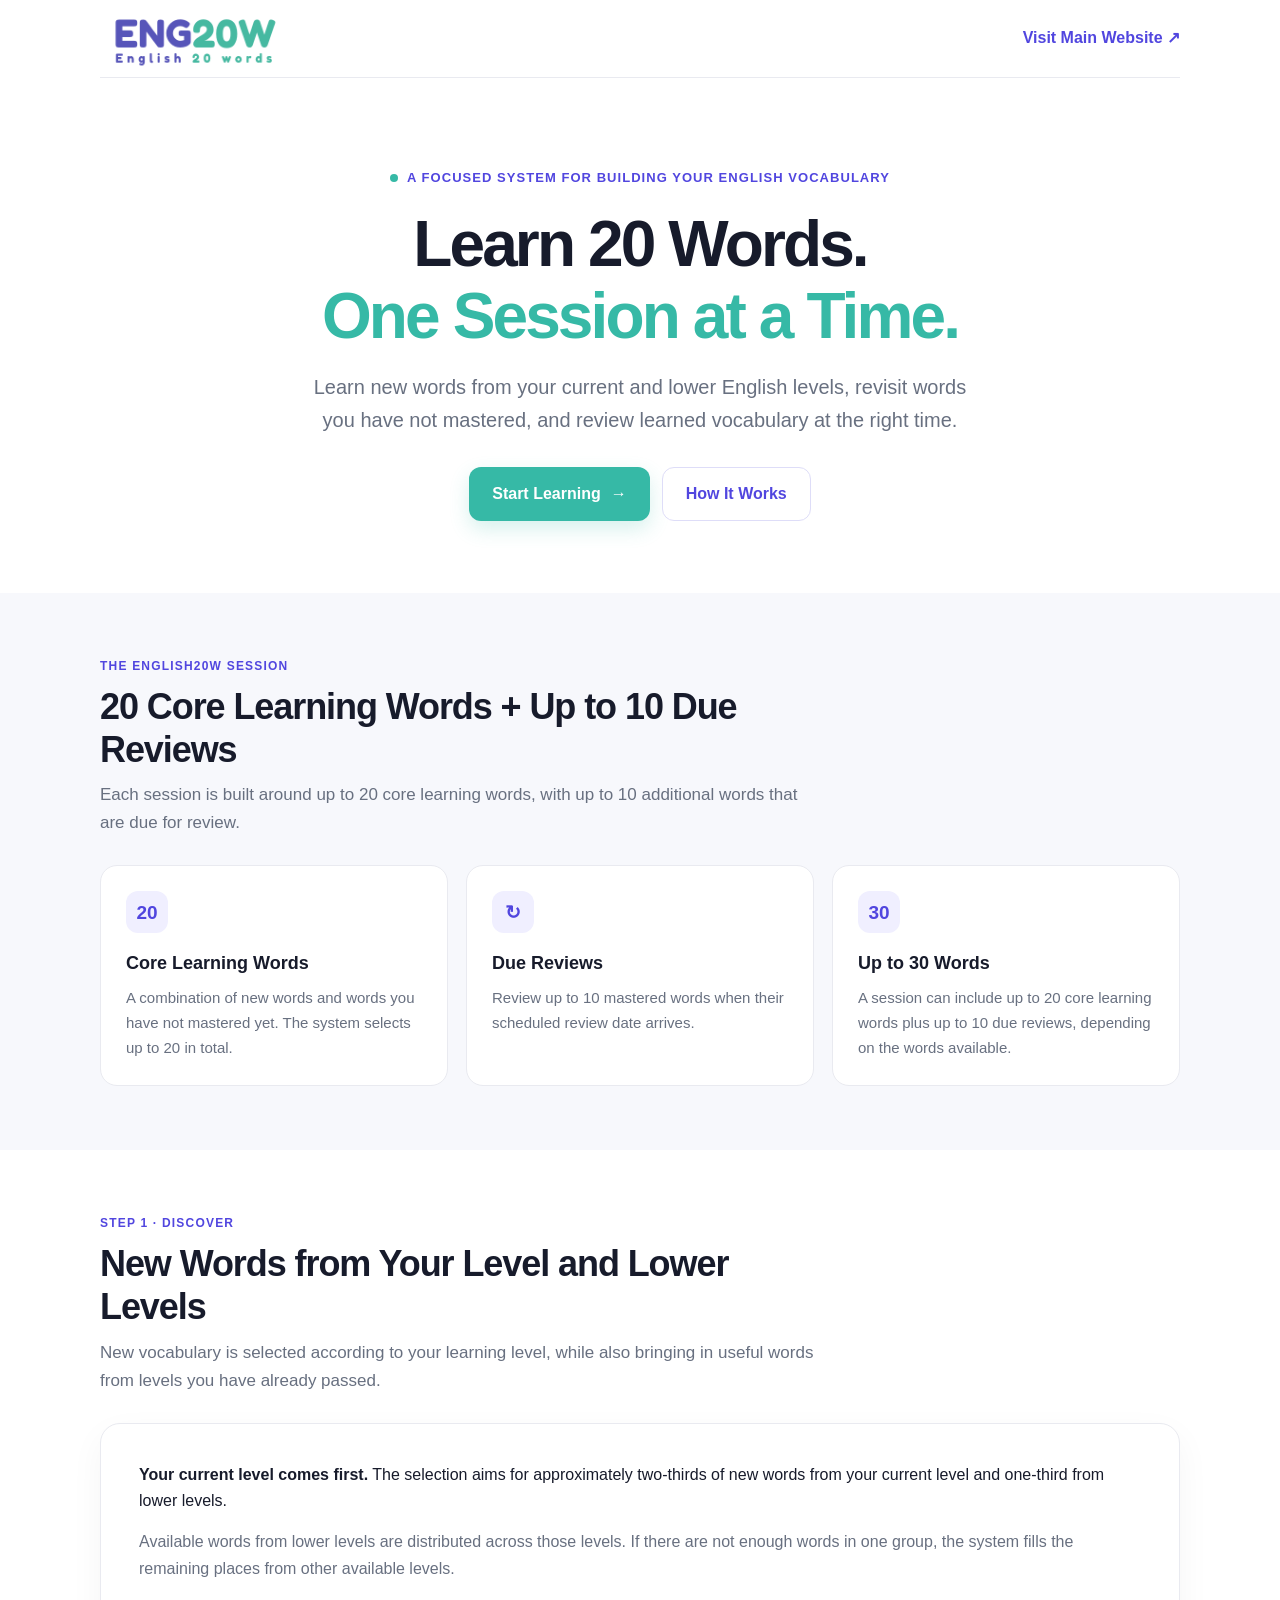
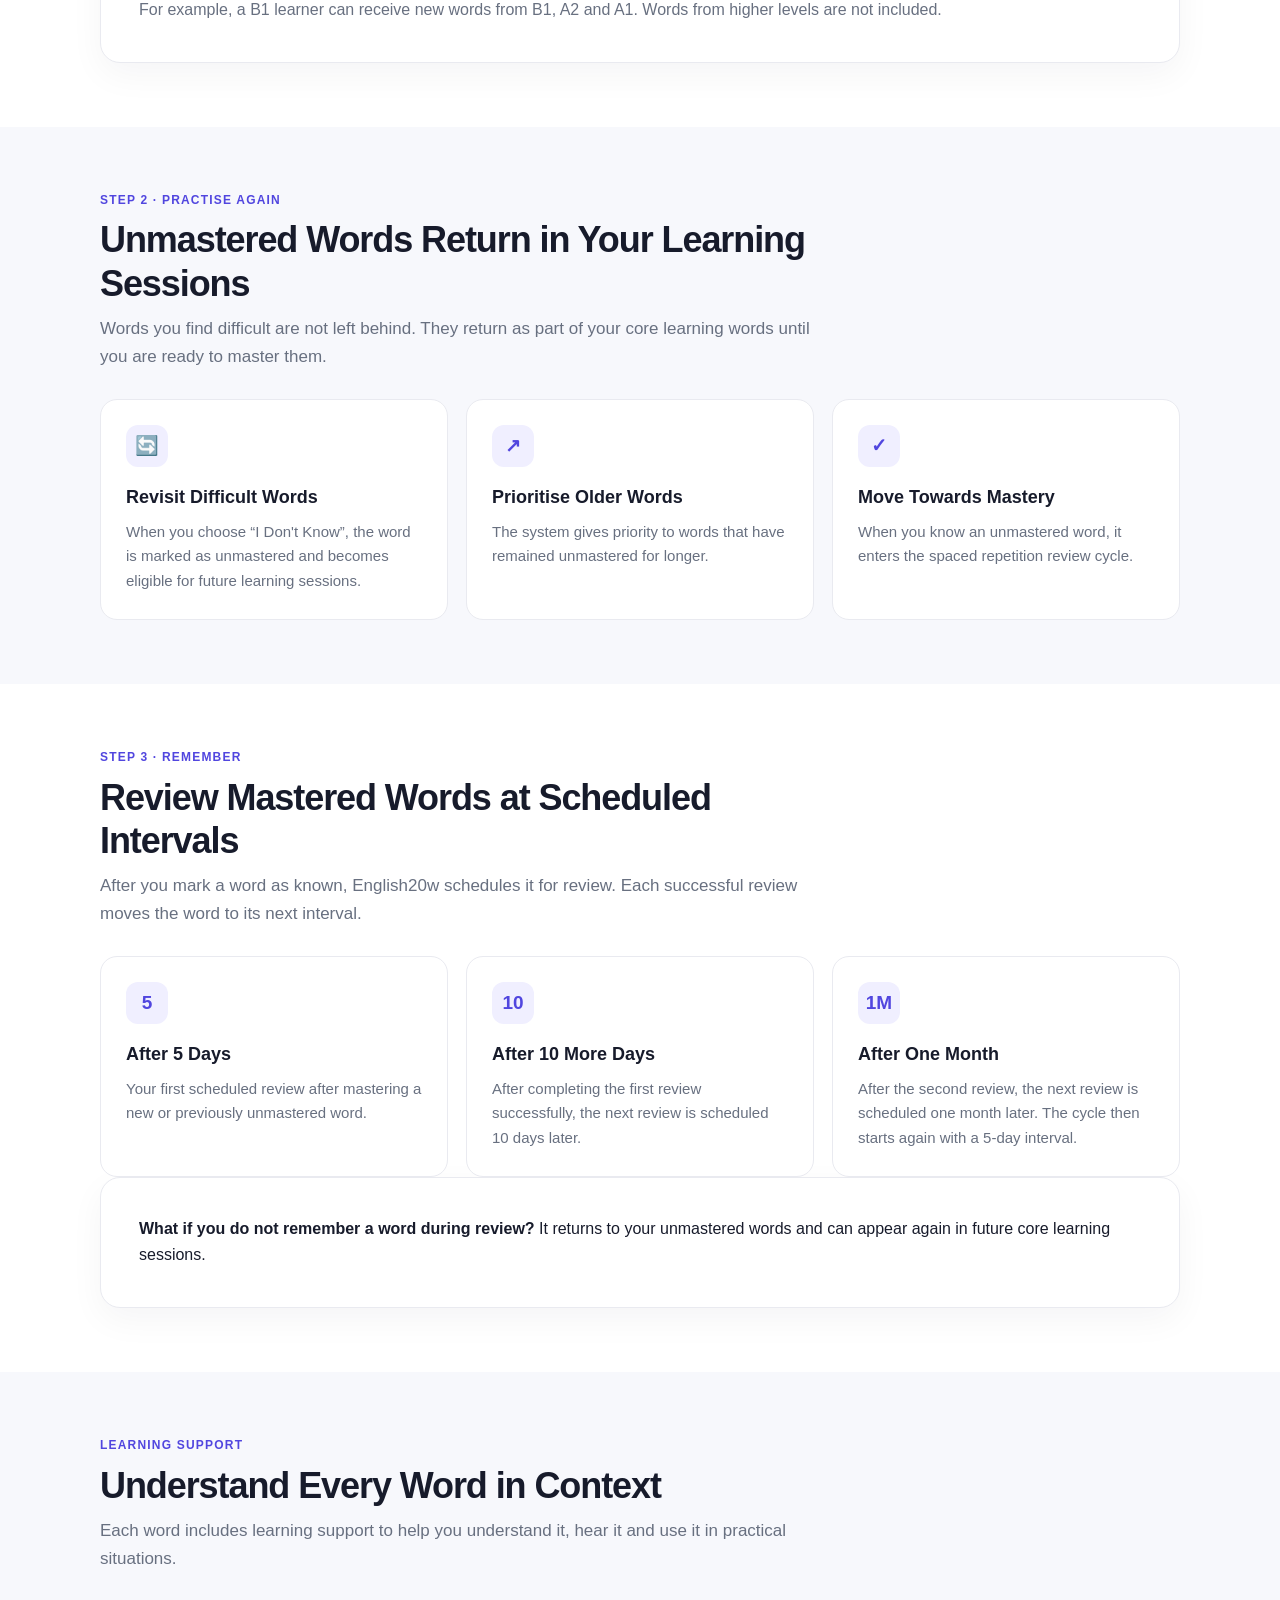
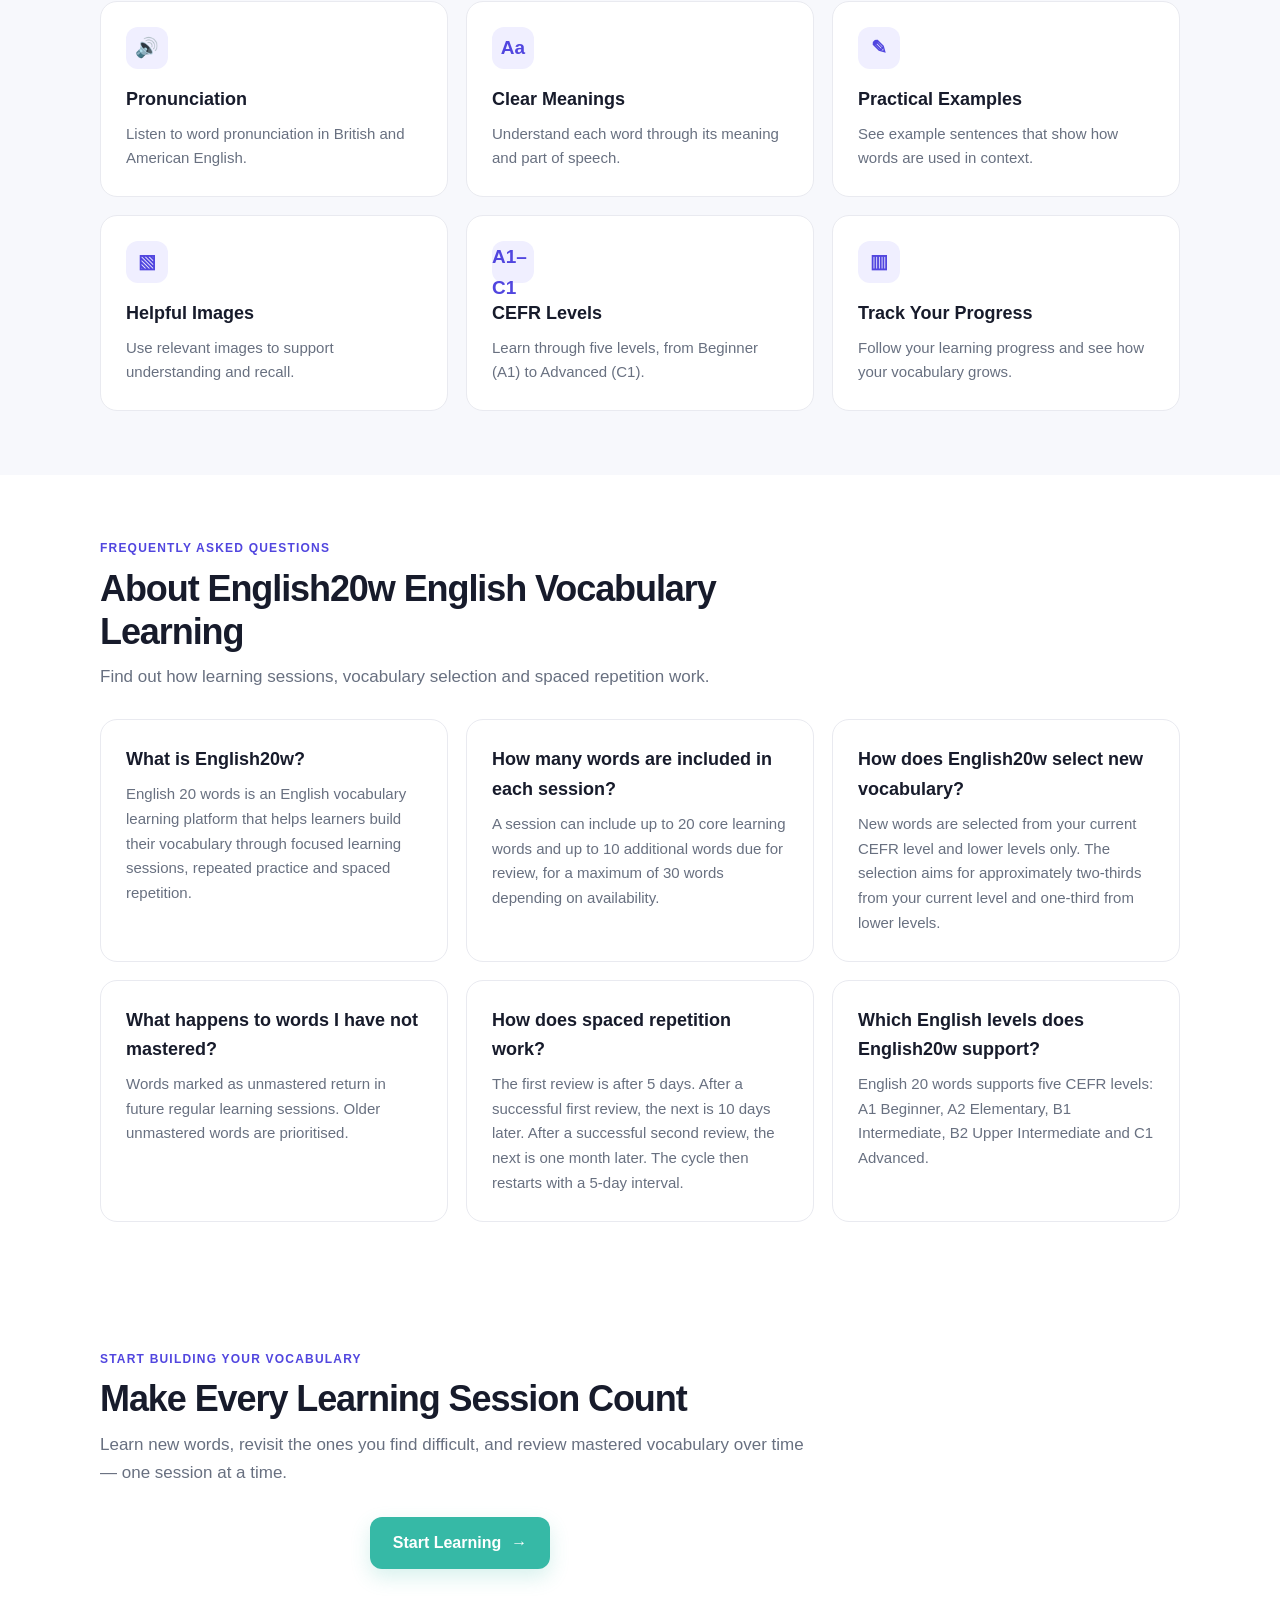
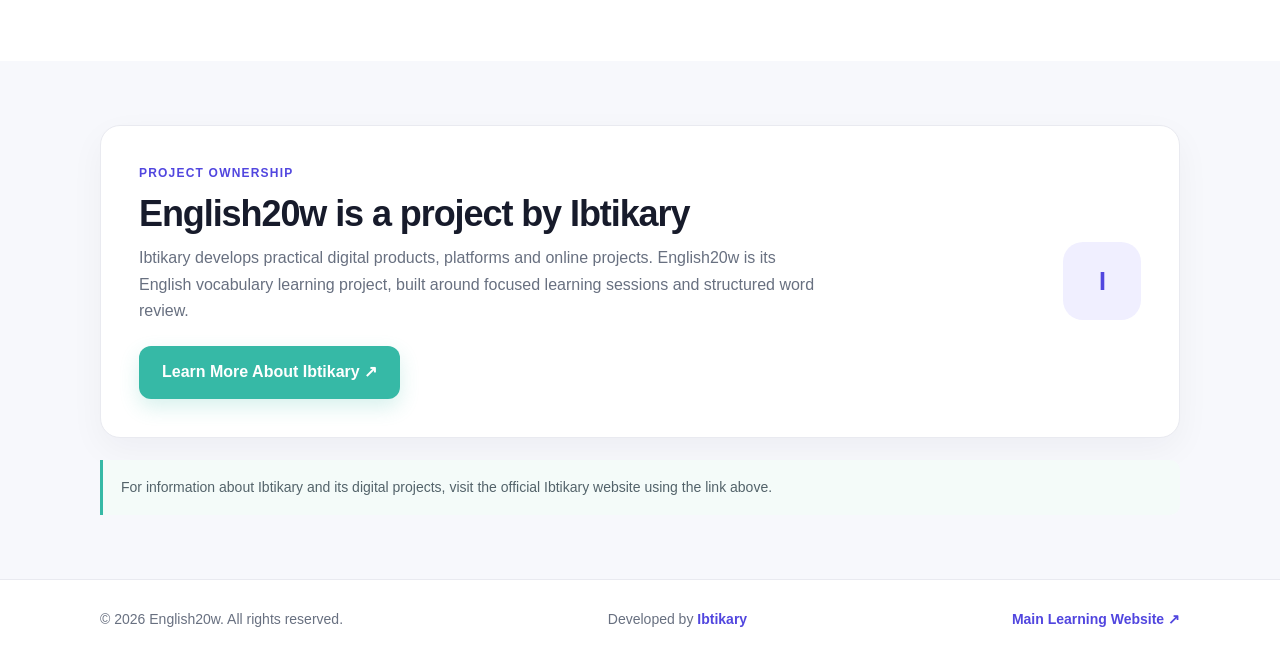
==== commit bbcd303e: "Update index.html" ====
--- a/index.html
+++ b/index.html
@@ -16,7 +16,7 @@
   <meta name="robots" content="index,follow">
   <meta name="author" content="Ibtikary">
 
-  <link rel="canonical" href="https://20words.online/">
+  <link rel="canonical" href="https://eng20w.online">
 
   <!-- Open Graph -->
   <meta property="og:type" content="website">
@@ -29,7 +29,7 @@
     property="og:description"
     content="Build your English vocabulary one session at a time. Learn new words, revisit unmastered words, and review mastered vocabulary with spaced repetition."
   >
-  <meta property="og:url" content="https://20words.online/">
+  <meta property="og:url" content="https://eng20w.online">
 
   <!-- Twitter Card -->
   <meta name="twitter:card" content="summary">
@@ -49,9 +49,9 @@
     "@graph": [
       {
         "@type": "WebSite",
-        "@id": "https://20words.online/#website",
+        "@id": "https://eng20w.online/#website",
         "name": "English20w",
-        "url": "https://20words.online/",
+        "url": "https://eng20w.online",
         "description": "An English vocabulary learning project built around focused 20-word sessions, repeated practice, and spaced repetition.",
         "inLanguage": "en",
         "publisher": {
--- a/style.css
+++ b/style.css
@@ -0,0 +1,254 @@
+/* 20words.online landing page stylesheet */
+
+:root {
+  --purple: #5146df;
+  --purple-dark: #4036c4;
+  --teal: #36b9a6;
+  --ink: #171b2b;
+  --muted: #687080;
+  --line: #e9eaf0;
+  --soft: #f7f8fc;
+  --white: #fff;
+  --max: 1080px;
+}
+
+* { box-sizing: border-box; }
+html { scroll-behavior: smooth; }
+
+body {
+  margin: 0;
+  color: var(--ink);
+  background: var(--white);
+  font-family: -apple-system, BlinkMacSystemFont, "Segoe UI", Arial, sans-serif;
+  line-height: 1.65;
+  -webkit-font-smoothing: antialiased;
+}
+
+a { color: inherit; }
+.wrap { width: min(var(--max), calc(100% - 40px)); margin-inline: auto; }
+
+/* Header and new Eng20w logo */
+.topbar {
+  min-height: 78px;
+  display: flex;
+  align-items: center;
+  justify-content: space-between;
+  gap: 20px;
+  border-bottom: 1px solid var(--line);
+}
+
+.brand {
+  display: inline-flex;
+  align-items: center;
+  text-decoration: none;
+  line-height: 1;
+}
+
+.brand-logo {
+  display: block;
+  width: 190px;
+  max-width: 52vw;
+  height: auto;
+  object-fit: contain;
+}
+
+.top-link {
+  color: var(--purple);
+  text-decoration: none;
+  font-weight: 700;
+}
+.top-link:hover, .text-link:hover { text-decoration: underline; }
+
+/* Hero */
+.hero { text-align: center; padding: 86px 0 72px; }
+
+.eyebrow {
+  display: inline-flex;
+  align-items: center;
+  gap: 9px;
+  color: var(--purple);
+  font-size: 13px;
+  font-weight: 750;
+  letter-spacing: .08em;
+  text-transform: uppercase;
+}
+
+.eyebrow-dot {
+  width: 8px;
+  height: 8px;
+  border-radius: 50%;
+  background: var(--teal);
+}
+
+h1 {
+  max-width: 850px;
+  margin: 19px auto 18px;
+  font-size: clamp(38px, 6vw, 64px);
+  line-height: 1.12;
+  letter-spacing: -.045em;
+  font-weight: 820;
+}
+h1 span { color: var(--teal); }
+
+.intro {
+  max-width: 690px;
+  margin: 0 auto;
+  color: var(--muted);
+  font-size: clamp(17px, 2.2vw, 20px);
+}
+
+.actions {
+  margin-top: 30px;
+  display: flex;
+  justify-content: center;
+  flex-wrap: wrap;
+  gap: 12px;
+}
+
+/* Buttons */
+.button {
+  display: inline-flex;
+  align-items: center;
+  justify-content: center;
+  gap: 10px;
+  min-height: 52px;
+  padding: 13px 23px;
+  border-radius: 12px;
+  background: var(--teal);
+  color: white;
+  text-decoration: none;
+  font-weight: 750;
+  box-shadow: 0 8px 20px rgba(54,185,166,.20);
+  transition: background .2s ease, transform .2s ease;
+}
+.button:hover { background: #269987; transform: translateY(-1px); }
+.button.secondary {
+  background: white;
+  color: var(--purple);
+  border: 1px solid #deddf8;
+  box-shadow: none;
+}
+
+/* Content sections */
+.section { padding: 64px 0; }
+.section.soft { background: var(--soft); }
+.section-heading { max-width: 720px; margin-bottom: 28px; }
+
+.kicker {
+  color: var(--purple);
+  font-size: 12px;
+  font-weight: 800;
+  letter-spacing: .1em;
+  text-transform: uppercase;
+}
+
+h2 {
+  margin: 8px 0 10px;
+  font-size: clamp(27px, 4vw, 36px);
+  line-height: 1.2;
+  letter-spacing: -.03em;
+}
+.section-lead { margin: 0; color: var(--muted); font-size: 17px; }
+
+/* About */
+.about-card, .project-card {
+  border: 1px solid var(--line);
+  border-radius: 20px;
+  background: white;
+  padding: clamp(24px, 4vw, 38px);
+  box-shadow: 0 12px 35px rgba(20,25,50,.045);
+}
+.about-card p { margin: 0 0 15px; color: var(--muted); font-size: 16px; }
+.about-card p:last-child { margin-bottom: 0; }
+.about-card p:first-child { color: var(--ink); }
+
+/* Learning features */
+.feature-grid { display: grid; grid-template-columns: repeat(3, 1fr); gap: 18px; }
+.feature {
+  background: white;
+  border: 1px solid var(--line);
+  border-radius: 17px;
+  padding: 25px;
+  min-height: 190px;
+}
+.feature-icon {
+  width: 42px;
+  height: 42px;
+  display: grid;
+  place-items: center;
+  border-radius: 12px;
+  background: #f0efff;
+  color: var(--purple);
+  font-weight: 850;
+  font-size: 19px;
+  margin-bottom: 16px;
+}
+.feature h3 { margin: 0 0 7px; font-size: 18px; }
+.feature p { margin: 0; color: var(--muted); font-size: 15px; }
+
+/* Ibtikary project section */
+.project-card {
+  display: flex;
+  align-items: center;
+  justify-content: space-between;
+  gap: 30px;
+}
+.project-copy { max-width: 680px; }
+.project-copy p { margin: 0; color: var(--muted); }
+.ibtikary-mark {
+  flex: 0 0 auto;
+  width: 78px;
+  height: 78px;
+  display: grid;
+  place-items: center;
+  border-radius: 20px;
+  background: #f0efff;
+  color: var(--purple);
+  font-size: 25px;
+  font-weight: 850;
+  letter-spacing: -1px;
+}
+.project-link { margin-top: 22px; }
+.trust-note {
+  margin-top: 22px;
+  padding: 16px 18px;
+  border-left: 3px solid var(--teal);
+  background: #f4fbf9;
+  color: #53636a;
+  border-radius: 0 10px 10px 0;
+  font-size: 14px;
+}
+
+/* Footer */
+.footer {
+  padding: 28px 0;
+  border-top: 1px solid var(--line);
+  color: var(--muted);
+  font-size: 14px;
+}
+.footer-inner {
+  display: flex;
+  justify-content: space-between;
+  align-items: center;
+  gap: 15px;
+  flex-wrap: wrap;
+}
+.footer a { color: var(--purple); text-decoration: none; font-weight: 650; }
+
+/* Mobile */
+@media (max-width: 700px) {
+  .wrap { width: min(100% - 32px, var(--max)); }
+  .topbar { min-height: 70px; gap: 12px; }
+  .brand-logo { width: 155px; max-width: 48vw; }
+  .top-link { font-size: 13px; white-space: nowrap; }
+  .hero { padding: 65px 0 55px; }
+  .section { padding: 48px 0; }
+  .feature-grid { grid-template-columns: 1fr; gap: 12px; }
+  .feature { min-height: 0; }
+  .project-card { align-items: flex-start; flex-direction: column; gap: 18px; }
+}
+
+@media (prefers-reduced-motion: reduce) {
+  html { scroll-behavior: auto; }
+  *, *::before, *::after { transition-duration: .01ms !important; }
+}
